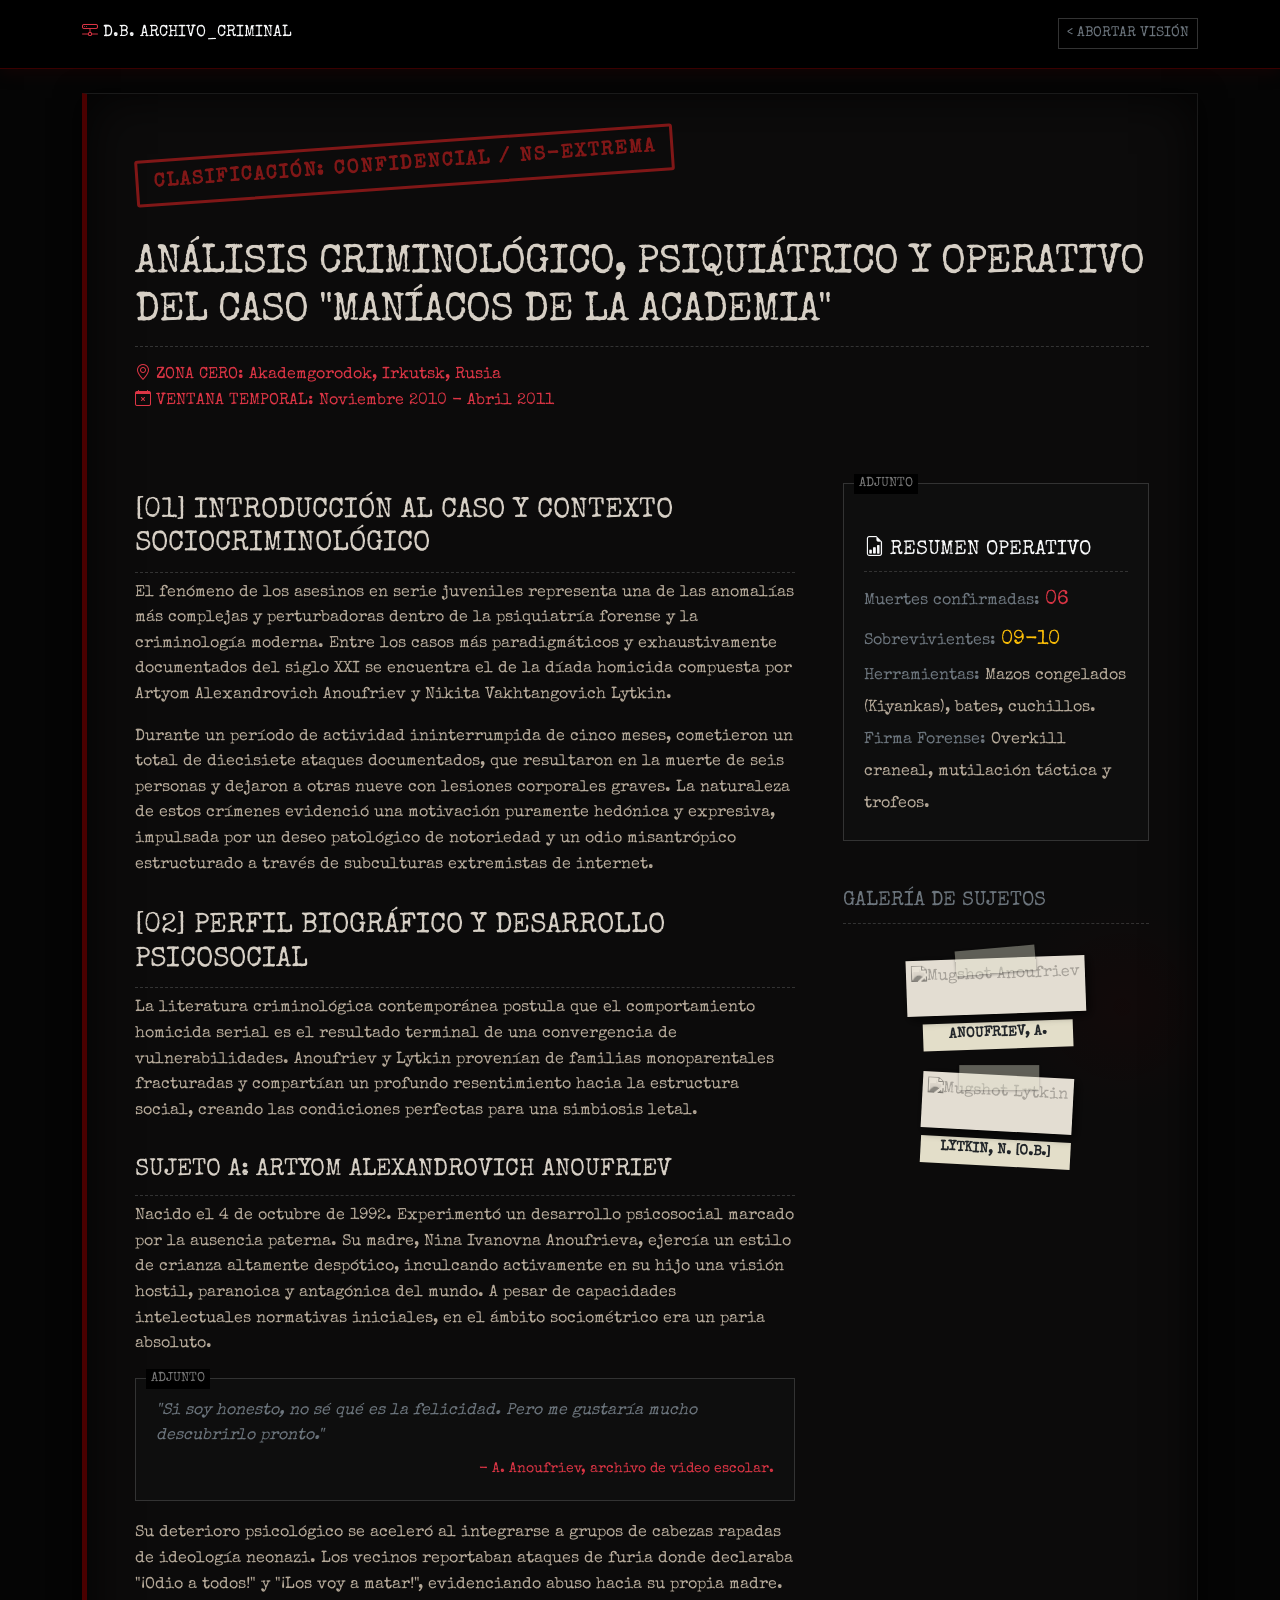
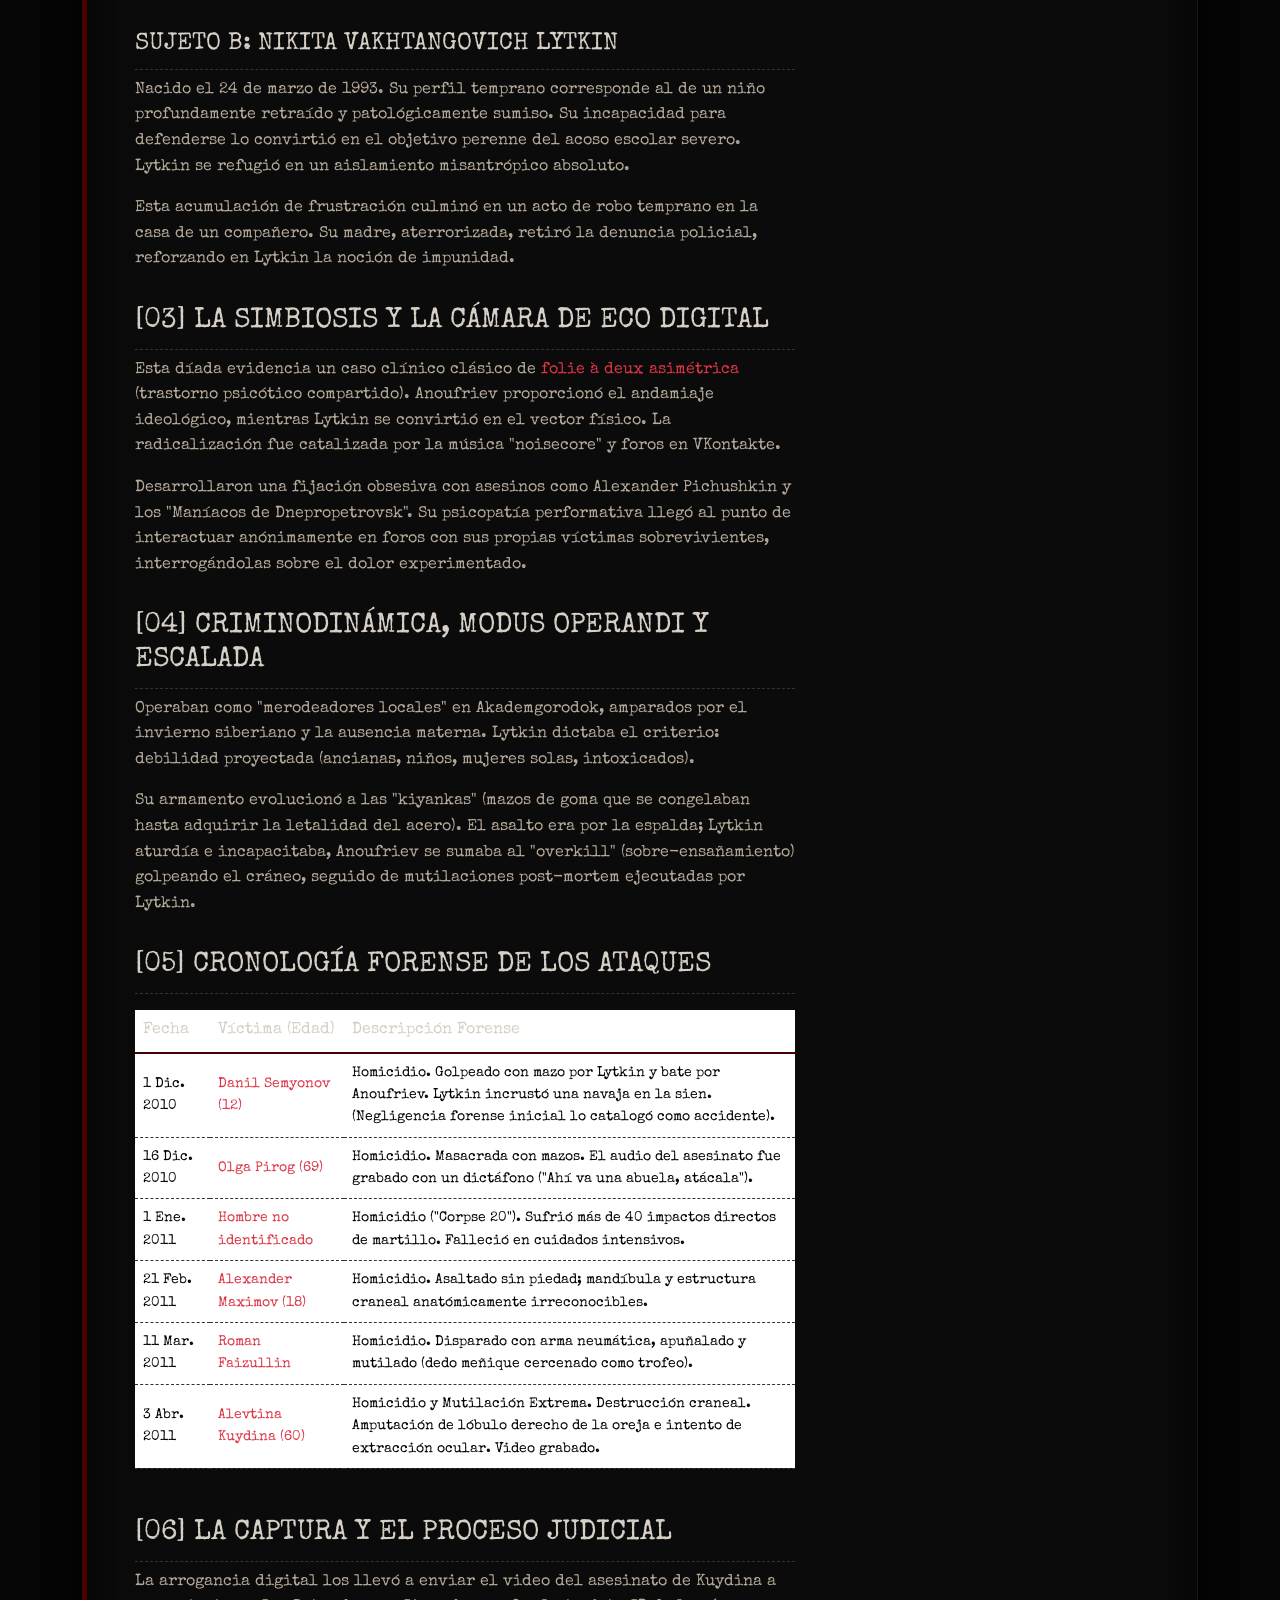
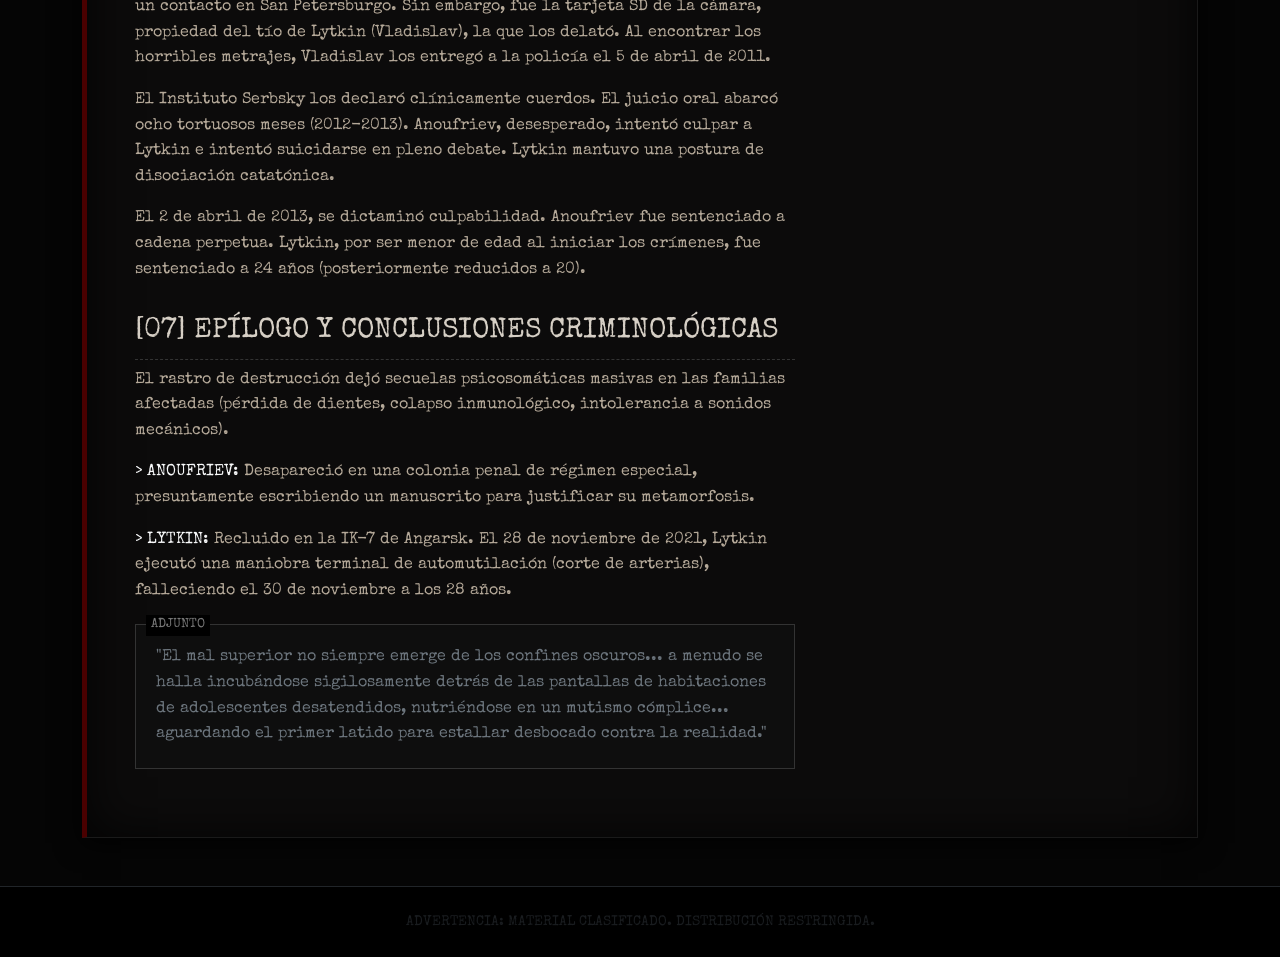
==== asesinos-seriales.html @ a8988cc7 "s" ====
<!DOCTYPE html>
<html lang="es">
<head>
    <meta charset="UTF-8">
    <meta name="viewport" content="width=device-width, initial-scale=1.0">
    <title>EVIDENCIA-01: Los Maníacos de la Academia</title>
    
    <!-- ETIQUETAS PARA GOOGLE (SEO) -->
    <title>Archivo Criminal | Expedientes, Asesinos Seriales y Geopolítica</title>
    <meta name="description" content="Base de datos y análisis profundo de criminología, perfiles de asesinos seriales (como los Maníacos de la Academia) y conflictos geopolíticos. Archivos desclasificados 2026.">
    <meta name="keywords" content="asesinos seriales, criminologia, geopolitica, maniacos de la academia, perfiles criminales, derecho penal, irkutsk">
    <meta name="author" content="Observatorio Archivo Criminal">
    <meta name="robots" content="index, follow"> <!-- Le dice a Google que sí debe rastrear esta página -->
    
    <!-- Favicon -->
    <link rel="icon" href="https://cdn-icons-png.flaticon.com/512/190/190411.png" type="image/png">

    <!-- Bootstrap 5 CSS -->
    <link href="https://cdn.jsdelivr.net/npm/bootstrap@5.3.3/dist/css/bootstrap.min.css" rel="stylesheet">
    <!-- Bootstrap Icons -->
    <link rel="stylesheet" href="https://cdn.jsdelivr.net/npm/bootstrap-icons@1.11.3/font/bootstrap-icons.min.css">
    
    <!-- Fuente Mecanografiada / Terror (Special Elite) -->
    <link rel="preconnect" href="https://fonts.googleapis.com">
    <link rel="preconnect" href="https://fonts.gstatic.com" crossorigin>
    <link href="https://fonts.googleapis.com/css2?family=Special+Elite&display=swap" rel="stylesheet">

    <style>
        /* Fondo principal sucio y gastado */
        body {
            background-color: #050505;
            background-image: url('https://www.transparenttextures.com/patterns/dark-matter.png');
            color: #b5a999;
            font-family: 'Special Elite', monospace;
            line-height: 1.6;
        }

        .navbar-dark {
            background-color: #000000 !important;
            border-bottom: 1px solid #3a0000;
            box-shadow: 0 4px 15px rgba(50, 0, 0, 0.3);
        }

        .expediente-folder {
            background-color: #0c0b0b;
            background-image: url('https://www.transparenttextures.com/patterns/stucco.png');
            border: 1px solid #1a1a1a;
            border-left: 5px solid #4a0000;
            box-shadow: inset 0 0 50px rgba(0,0,0,0.8), 0 5px 25px rgba(0,0,0,0.9);
            padding: 3rem;
            position: relative;
            overflow: hidden;
        }

        .blood-stain {
            position: absolute;
            width: 250px;
            height: 250px;
            background: radial-gradient(circle, rgba(50,0,0,0.15) 0%, rgba(0,0,0,0) 60%);
            border-radius: 50%;
            top: 20%;
            right: -50px;
            pointer-events: none;
        }

        .stamp-red {
            display: inline-block;
            color: #9e1a1a;
            border: 3px solid #9e1a1a;
            padding: 5px 15px;
            font-weight: bold;
            font-size: 1.2rem;
            text-transform: uppercase;
            transform: rotate(-4deg);
            border-radius: 3px;
            opacity: 0.8;
            letter-spacing: 2px;
            margin-bottom: 20px;
        }

        h1, h2, h3, h4, h5 {
            color: #d6cfc5;
            text-transform: uppercase;
            border-bottom: 1px dashed #333;
            padding-bottom: 10px;
            margin-top: 2rem;
        }
        h1 { font-size: 2.5rem; letter-spacing: -1px; }

        .polaroid-container {
            position: relative;
            display: inline-block;
            margin: 10px;
            transform: rotate(-2deg);
            transition: transform 0.3s;
        }
        .polaroid-container:hover { transform: scale(1.1) rotate(0deg); z-index: 10; }
        .polaroid-container.rotate-right { transform: rotate(3deg); }
        .polaroid-img {
            background-color: #e3dec9;
            padding: 5px 5px 25px 5px;
            box-shadow: 3px 3px 10px rgba(0,0,0,0.7);
            width: 150px;
            height: 150px;
            object-fit: cover;
            filter: grayscale(100%) contrast(130%) brightness(85%) sepia(20%);
        }
        
        .tape {
            background-color: rgba(220, 220, 200, 0.4);
            box-shadow: 0 1px 3px rgba(0,0,0,0.4);
            height: 25px;
            width: 80px;
            position: absolute;
            top: -10px;
            left: 50%;
            transform: translateX(-50%) rotate(-3deg);
            z-index: 5;
        }

        .redacted {
            background-color: #000;
            color: #000;
            padding: 0 5px;
            user-select: none;
        }
        .redacted:hover { color: #b5a999; background-color: #1a1a1a; }

        .evidence-box {
            background-color: rgba(15, 15, 15, 0.9);
            border: 1px solid #333;
            padding: 20px;
            margin: 20px 0;
            position: relative;
        }
        .evidence-box::before {
            content: 'ADJUNTO';
            position: absolute;
            top: -10px;
            left: 10px;
            background: #000;
            padding: 0 5px;
            font-size: 0.8rem;
            color: #777;
        }
        
        /* Estilos para la tabla de crímenes */
        .table-dark-custom {
            background-color: transparent;
            color: #b5a999;
            border-color: #333;
        }
        .table-dark-custom th { color: #d6cfc5; font-weight: normal; border-bottom: 2px solid #4a0000; }
        .table-dark-custom td { border-bottom: 1px dashed #333; }
        
    </style>
</head>
<body>

    <nav class="navbar navbar-expand-lg navbar-dark pb-3 pt-3">
        <div class="container">
            <a class="navbar-brand text-light" style="font-family: 'Special Elite', monospace; font-size: 1rem;" href="index.html">
                <i class="bi bi-hdd-network text-danger"></i> D.B. ARCHIVO_CRIMINAL
            </a>
            <div class="d-flex">
                <a href="asesinos-seriales.html" class="btn btn-outline-secondary btn-sm rounded-0 text-uppercase" style="font-family: 'Special Elite'; border-color: #333;">
                    &lt; Abortar Visión
                </a>
            </div>
        </div>
    </nav>

    <main class="container mb-5 mt-4">
        
        <div class="expediente-folder">
            <div class="blood-stain"></div>
            
            <header class="mb-5">
                <div class="stamp-red">Clasificación: CONFIDENCIAL / NS-EXTREMA</div>
                <h1>Análisis Criminológico, Psiquiátrico y Operativo del Caso "Maníacos de la Academia"</h1>
                <p class="text-danger mt-3">
                    <i class="bi bi-geo-alt"></i> ZONA CERO: Akademgorodok, Irkutsk, Rusia<br>
                    <i class="bi bi-calendar-x"></i> VENTANA TEMPORAL: Noviembre 2010 - Abril 2011
                </p>
            </header>

            <div class="row g-5 relative z-1">
                
                <!-- COLUMNA PRINCIPAL (Historia) -->
                <div class="col-lg-8">
                    
                    <h3>[01] Introducción al Caso y Contexto Sociocriminológico</h3>
                    <p>El fenómeno de los asesinos en serie juveniles representa una de las anomalías más complejas y perturbadoras dentro de la psiquiatría forense y la criminología moderna. Entre los casos más paradigmáticos y exhaustivamente documentados del siglo XXI se encuentra el de la díada homicida compuesta por Artyom Alexandrovich Anoufriev y Nikita Vakhtangovich Lytkin.</p>
                    <p>Durante un período de actividad ininterrumpida de cinco meses, cometieron un total de diecisiete ataques documentados, que resultaron en la muerte de seis personas y dejaron a otras nueve con lesiones corporales graves. La naturaleza de estos crímenes evidenció una motivación puramente hedónica y expresiva, impulsada por un deseo patológico de notoriedad y un odio misantrópico estructurado a través de subculturas extremistas de internet.</p>

                    <h3>[02] Perfil Biográfico y Desarrollo Psicosocial</h3>
                    <p>La literatura criminológica contemporánea postula que el comportamiento homicida serial es el resultado terminal de una convergencia de vulnerabilidades. Anoufriev y Lytkin provenían de familias monoparentales fracturadas y compartían un profundo resentimiento hacia la estructura social, creando las condiciones perfectas para una simbiosis letal.</p>
                    
                    <h4>SUJETO A: Artyom Alexandrovich Anoufriev</h4>
                    <p>Nacido el 4 de octubre de 1992. Experimentó un desarrollo psicosocial marcado por la ausencia paterna. Su madre, Nina Ivanovna Anoufrieva, ejercía un estilo de crianza altamente despótico, inculcando activamente en su hijo una visión hostil, paranoica y antagónica del mundo. A pesar de capacidades intelectuales normativas iniciales, en el ámbito sociométrico era un paria absoluto.</p>
                    <div class="evidence-box">
                        <p class="mb-0 fst-italic text-secondary">"Si soy honesto, no sé qué es la felicidad. Pero me gustaría mucho descubrirlo pronto."</p>
                        <p class="text-end small mb-0 mt-2 text-danger">- A. Anoufriev, archivo de video escolar.</p>
                    </div>
                    <p>Su deterioro psicológico se aceleró al integrarse a grupos de cabezas rapadas de ideología neonazi. Los vecinos reportaban ataques de furia donde declaraba "¡Odio a todos!" y "¡Los voy a matar!", evidenciando abuso hacia su propia madre.</p>

                    <h4>SUJETO B: Nikita Vakhtangovich Lytkin</h4>
                    <p>Nacido el 24 de marzo de 1993. Su perfil temprano corresponde al de un niño profundamente retraído y patológicamente sumiso. Su incapacidad para defenderse lo convirtió en el objetivo perenne del acoso escolar severo. Lytkin se refugió en un aislamiento misantrópico absoluto.</p>
                    <p>Esta acumulación de frustración culminó en un acto de robo temprano en la casa de un compañero. Su madre, aterrorizada, retiró la denuncia policial, reforzando en Lytkin la noción de impunidad.</p>

                    <h3>[03] La Simbiosis y la Cámara de Eco Digital</h3>
                    <p>Esta díada evidencia un caso clínico clásico de <span class="text-danger">folie à deux asimétrica</span> (trastorno psicótico compartido). Anoufriev proporcionó el andamiaje ideológico, mientras Lytkin se convirtió en el vector físico. La radicalización fue catalizada por la música "noisecore" y foros en VKontakte.</p>
                    <p>Desarrollaron una fijación obsesiva con asesinos como Alexander Pichushkin y los "Maníacos de Dnepropetrovsk". Su psicopatía performativa llegó al punto de interactuar anónimamente en foros con sus propias víctimas sobrevivientes, interrogándolas sobre el dolor experimentado.</p>

                    <h3>[04] Criminodinámica, Modus Operandi y Escalada</h3>
                    <p>Operaban como "merodeadores locales" en Akademgorodok, amparados por el invierno siberiano y la ausencia materna. Lytkin dictaba el criterio: debilidad proyectada (ancianas, niños, mujeres solas, intoxicados).</p>
                    <p>Su armamento evolucionó a las "kiyankas" (mazos de goma que se congelaban hasta adquirir la letalidad del acero). El asalto era por la espalda; Lytkin aturdía e incapacitaba, Anoufriev se sumaba al "overkill" (sobre-ensañamiento) golpeando el cráneo, seguido de mutilaciones post-mortem ejecutadas por Lytkin.</p>

                    <h3>[05] Cronología Forense de los Ataques</h3>
                    <!-- Tabla de crímenes -->
                    <div class="table-responsive mt-3">
                        <table class="table table-dark-custom align-middle">
                            <thead>
                                <tr>
                                    <th>Fecha</th>
                                    <th>Víctima (Edad)</th>
                                    <th>Descripción Forense</th>
                                </tr>
                            </thead>
                            <tbody class="small">
                                <tr>
                                    <td>1 Dic. 2010</td>
                                    <td class="text-danger">Danil Semyonov (12)</td>
                                    <td>Homicidio. Golpeado con mazo por Lytkin y bate por Anoufriev. Lytkin incrustó una navaja en la sien. (Negligencia forense inicial lo catalogó como accidente).</td>
                                </tr>
                                <tr>
                                    <td>16 Dic. 2010</td>
                                    <td class="text-danger">Olga Pirog (69)</td>
                                    <td>Homicidio. Masacrada con mazos. El audio del asesinato fue grabado con un dictáfono ("Ahí va una abuela, atácala").</td>
                                </tr>
                                <tr>
                                    <td>1 Ene. 2011</td>
                                    <td class="text-danger">Hombre no identificado</td>
                                    <td>Homicidio ("Corpse 20"). Sufrió más de 40 impactos directos de martillo. Falleció en cuidados intensivos.</td>
                                </tr>
                                <tr>
                                    <td>21 Feb. 2011</td>
                                    <td class="text-danger">Alexander Maximov (18)</td>
                                    <td>Homicidio. Asaltado sin piedad; mandíbula y estructura craneal anatómicamente irreconocibles.</td>
                                </tr>
                                <tr>
                                    <td>11 Mar. 2011</td>
                                    <td class="text-danger">Roman Faizullin</td>
                                    <td>Homicidio. Disparado con arma neumática, apuñalado y mutilado (dedo meñique cercenado como trofeo).</td>
                                </tr>
                                <tr>
                                    <td>3 Abr. 2011</td>
                                    <td class="text-danger">Alevtina Kuydina (60)</td>
                                    <td>Homicidio y Mutilación Extrema. Destrucción craneal. Amputación de lóbulo derecho de la oreja e intento de extracción ocular. Video grabado.</td>
                                </tr>
                            </tbody>
                        </table>
                    </div>

                    <h3>[06] La Captura y el Proceso Judicial</h3>
                    <p>La arrogancia digital los llevó a enviar el video del asesinato de Kuydina a un contacto en San Petersburgo. Sin embargo, fue la tarjeta SD de la cámara, propiedad del tío de Lytkin (Vladislav), la que los delató. Al encontrar los horribles metrajes, Vladislav los entregó a la policía el 5 de abril de 2011.</p>
                    <p>El Instituto Serbsky los declaró clínicamente cuerdos. El juicio oral abarcó ocho tortuosos meses (2012-2013). Anoufriev, desesperado, intentó culpar a Lytkin e intentó suicidarse en pleno debate. Lytkin mantuvo una postura de disociación catatónica.</p>
                    <p>El 2 de abril de 2013, se dictaminó culpabilidad. Anoufriev fue sentenciado a cadena perpetua. Lytkin, por ser menor de edad al iniciar los crímenes, fue sentenciado a 24 años (posteriormente reducidos a 20).</p>

                    <h3>[07] Epílogo y Conclusiones Criminológicas</h3>
                    <p>El rastro de destrucción dejó secuelas psicosomáticas masivas en las familias afectadas (pérdida de dientes, colapso inmunológico, intolerancia a sonidos mecánicos). </p>
                    <ul class="list-unstyled">
                        <li class="mb-3">
                            <span class="text-light">> ANOUFRIEV:</span> Desapareció en una colonia penal de régimen especial, presuntamente escribiendo un manuscrito para justificar su metamorfosis.
                        </li>
                        <li class="mb-3">
                            <span class="text-light">> LYTKIN:</span> Recluido en la IK-7 de Angarsk. El 28 de noviembre de 2021, Lytkin ejecutó una maniobra terminal de automutilación (corte de arterias), falleciendo el 30 de noviembre a los 28 años.
                        </li>
                    </ul>
                    
                    <div class="evidence-box">
                        <p class="mb-0 text-secondary">"El mal superior no siempre emerge de los confines oscuros... a menudo se halla incubándose sigilosamente detrás de las pantallas de habitaciones de adolescentes desatendidos, nutriéndose en un mutismo cómplice... aguardando el primer latido para estallar desbocado contra la realidad."</p>
                    </div>

                </div>

                <!-- COLUMNA LATERAL (Fichas fotográficas y datos fríos) -->
                <div class="col-lg-4">
                    
                    <div class="evidence-box">
                        <h5 class="text-light"><i class="bi bi-file-earmark-bar-graph"></i> Resumen Operativo</h5>
                        <ul class="list-unstyled mb-0" style="line-height: 2;">
                            <li><span class="text-secondary">Muertes confirmadas:</span> <span class="text-danger fs-5">06</span></li>
                            <li><span class="text-secondary">Sobrevivientes:</span> <span class="text-warning fs-5">09-10</span></li>
                            <li><span class="text-secondary">Herramientas:</span> Mazos congelados (Kiyankas), bates, cuchillos.</li>
                            <li><span class="text-secondary">Firma Forense:</span> Overkill craneal, mutilación táctica y trofeos.</li>
                        </ul>
                    </div>

                    <!-- Fichas Fotográficas Polaroid -->
                    <div class="mt-5 text-center">
                        <h5 class="text-secondary mb-4 text-start">GALERÍA DE SUJETOS</h5>
                        
                        <!-- Polaroid 1 -->
                        <div class="polaroid-container">
                            <div class="tape"></div>
                            <!-- Reemplazar con fotos reales si las tienes -->
                            <img src="https://images.unsplash.com/photo-1544256718-3bcf237f3974?q=80&w=200&h=200&fit=crop" alt="Mugshot Anoufriev" class="polaroid-img">
                            <p class="mt-2 mb-0 fw-bold text-dark small" style="background:#e3dec9; width:150px; margin:0 auto; padding-bottom:5px;">ANOUFRIEV, A.</p>
                        </div>

                        <!-- Polaroid 2 -->
                        <div class="polaroid-container rotate-right mt-3">
                            <div class="tape"></div>
                            <!-- Reemplazar con fotos reales si las tienes -->
                            <img src="https://images.unsplash.com/photo-1507003211169-0a1dd7228f2d?q=80&w=200&h=200&fit=crop" alt="Mugshot Lytkin" class="polaroid-img">
                            <p class="mt-2 mb-0 fw-bold text-dark small" style="background:#e3dec9; width:150px; margin:0 auto; padding-bottom:5px;">LYTKIN, N. [O.B.]</p>
                        </div>
                    </div>

                </div>
            </div>
        </div>
    </main>

    <!-- Pie de página -->
    <footer class="bg-black text-center py-4 border-top border-dark mt-5">
        <p class="text-muted small mb-0" style="font-family: 'Special Elite', monospace;">ADVERTENCIA: MATERIAL CLASIFICADO. DISTRIBUCIÓN RESTRINGIDA.</p>
    </footer>

    <!-- Bootstrap JS -->
    <script src="https://cdn.jsdelivr.net/npm/bootstrap@5.3.3/dist/js/bootstrap.bundle.min.js"></script>
</body>
</html>
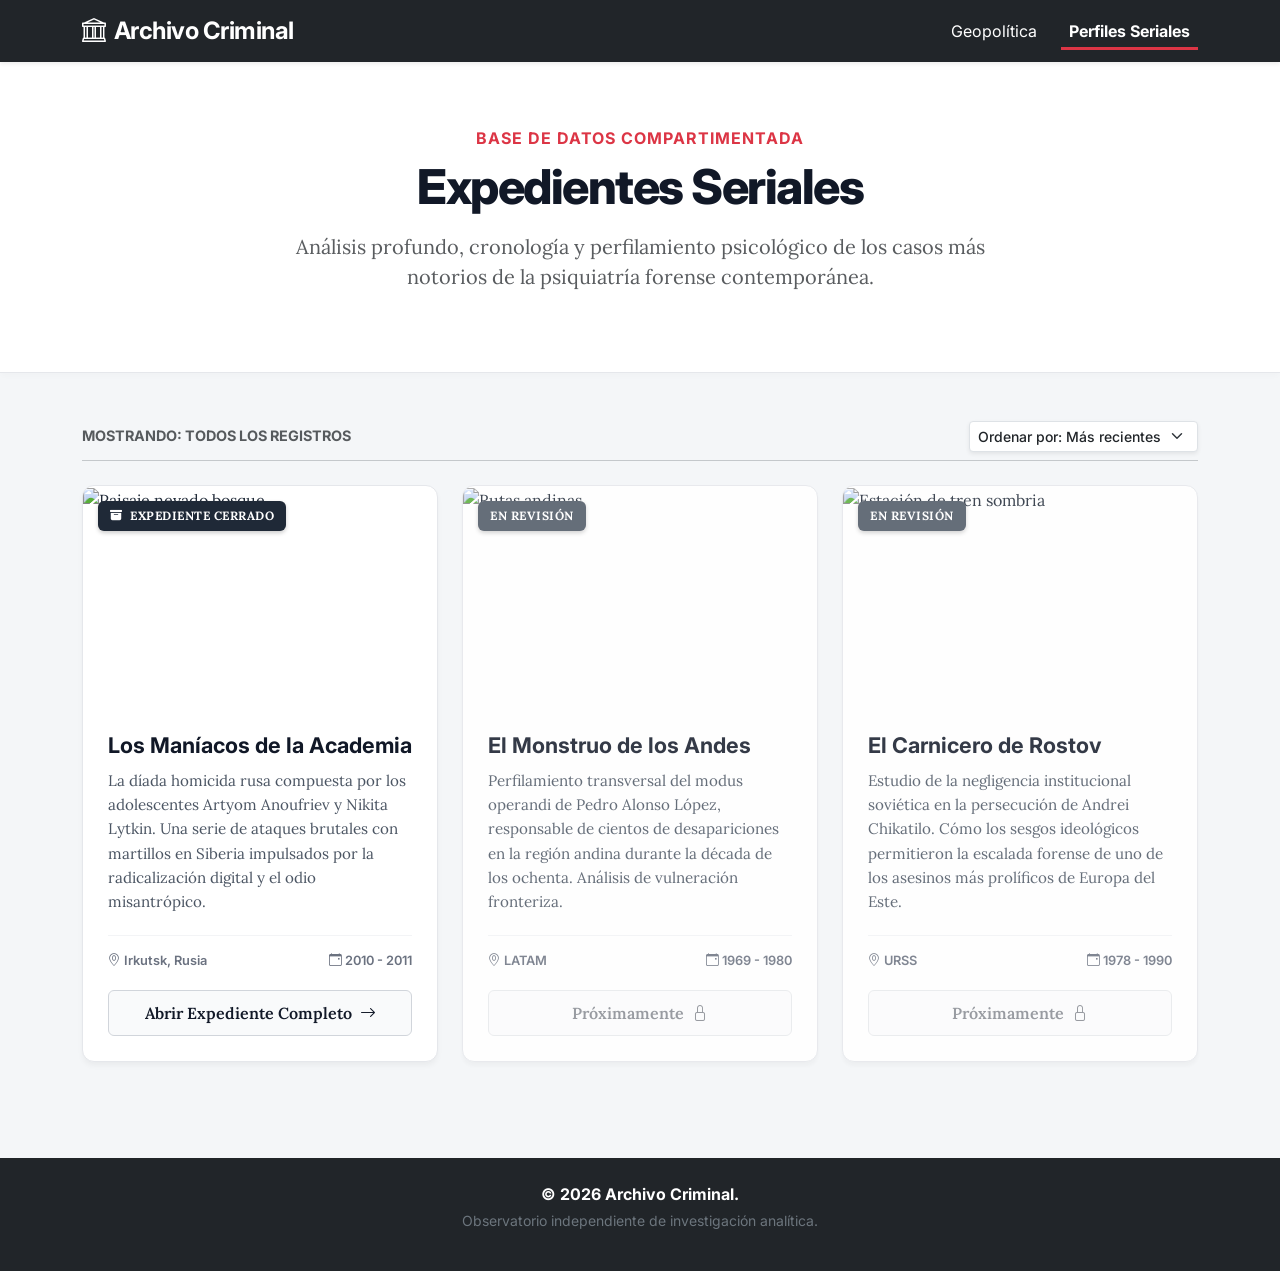
==== commit b7d7698a: "Agregada etiqueta de Google" ====
--- a/asesinos-seriales.html
+++ b/asesinos-seriales.html
@@ -3,14 +3,7 @@
 <head>
     <meta charset="UTF-8">
     <meta name="viewport" content="width=device-width, initial-scale=1.0">
-    <title>EVIDENCIA-01: Los Maníacos de la Academia</title>
-    
-    <!-- ETIQUETAS PARA GOOGLE (SEO) -->
-    <title>Archivo Criminal | Expedientes, Asesinos Seriales y Geopolítica</title>
-    <meta name="description" content="Base de datos y análisis profundo de criminología, perfiles de asesinos seriales (como los Maníacos de la Academia) y conflictos geopolíticos. Archivos desclasificados 2026.">
-    <meta name="keywords" content="asesinos seriales, criminologia, geopolitica, maniacos de la academia, perfiles criminales, derecho penal, irkutsk">
-    <meta name="author" content="Observatorio Archivo Criminal">
-    <meta name="robots" content="index, follow"> <!-- Le dice a Google que sí debe rastrear esta página -->
+    <title>Perfiles Seriales | Archivo Criminal</title>
     
     <!-- Favicon -->
     <link rel="icon" href="https://cdn-icons-png.flaticon.com/512/190/190411.png" type="image/png">
@@ -20,312 +13,283 @@
     <!-- Bootstrap Icons -->
     <link rel="stylesheet" href="https://cdn.jsdelivr.net/npm/bootstrap-icons@1.11.3/font/bootstrap-icons.min.css">
     
-    <!-- Fuente Mecanografiada / Terror (Special Elite) -->
+    <!-- Tipografías Premium: Inter (Títulos) y Lora (Textos) -->
     <link rel="preconnect" href="https://fonts.googleapis.com">
     <link rel="preconnect" href="https://fonts.gstatic.com" crossorigin>
-    <link href="https://fonts.googleapis.com/css2?family=Special+Elite&display=swap" rel="stylesheet">
+    <link href="https://fonts.googleapis.com/css2?family=Inter:wght@400;600;700;800&family=Lora:wght@400;500;600&display=swap" rel="stylesheet">
 
     <style>
-        /* Fondo principal sucio y gastado */
         body {
-            background-color: #050505;
-            background-image: url('https://www.transparenttextures.com/patterns/dark-matter.png');
-            color: #b5a999;
-            font-family: 'Special Elite', monospace;
+            background-color: #f4f6f8; /* Fondo claro para descanso visual */
+            color: #1f2937;
+            font-family: 'Lora', serif;
+        }
+
+        /* Títulos e interfaz limpios */
+        h1, h2, h3, h4, h5, .navbar, .btn, .badge, .metadata-text {
+            font-family: 'Inter', sans-serif;
+        }
+
+        .navbar-brand { font-size: 1.5rem; letter-spacing: -0.5px; font-weight: 700; }
+        
+        /* Cabecera de la sección */
+        .section-header {
+            background-color: #ffffff;
+            border-bottom: 1px solid #e5e7eb;
+            padding: 4rem 0;
+            margin-bottom: 3rem;
+            box-shadow: 0 4px 6px -1px rgba(0, 0, 0, 0.02);
+        }
+        
+        .section-title {
+            font-weight: 800;
+            letter-spacing: -1.5px;
+            color: #111827;
+            font-size: 3rem;
+        }
+
+        /* Tarjetas de Casos (Cards) */
+        .case-card {
+            background-color: #ffffff;
+            border: 1px solid #e5e7eb;
+            border-radius: 12px;
+            overflow: hidden;
+            transition: all 0.3s ease;
+            height: 100%;
+            display: flex;
+            flex-direction: column;
+            box-shadow: 0 4px 6px -1px rgba(0, 0, 0, 0.05);
+        }
+
+        .case-card:hover {
+            transform: translateY(-5px);
+            box-shadow: 0 20px 25px -5px rgba(0, 0, 0, 0.1), 0 10px 10px -5px rgba(0, 0, 0, 0.04);
+            border-color: #d1d5db;
+        }
+
+        /* Contenedor de la imagen del caso */
+        .case-img-wrapper {
+            height: 220px;
+            overflow: hidden;
+            position: relative;
+        }
+
+        .case-img-wrapper img {
+            width: 100%;
+            height: 100%;
+            object-fit: cover;
+            transition: transform 0.5s ease;
+        }
+
+        .case-card:hover .case-img-wrapper img {
+            transform: scale(1.05); /* Efecto zoom sutil al pasar el ratón */
+        }
+
+        /* Etiqueta flotante en la imagen */
+        .status-badge {
+            position: absolute;
+            top: 15px;
+            left: 15px;
+            font-size: 0.75rem;
+            font-weight: 700;
+            letter-spacing: 0.5px;
+            padding: 6px 12px;
+            border-radius: 6px;
+            text-transform: uppercase;
+            box-shadow: 0 2px 4px rgba(0,0,0,0.2);
+            z-index: 10;
+        }
+
+        .status-closed { background-color: #1f2937; color: #ffffff; } /* Gris oscuro */
+        .status-active { background-color: #dc2626; color: #ffffff; } /* Rojo */
+
+        /* Contenido de la tarjeta */
+        .case-body {
+            padding: 25px;
+            flex-grow: 1;
+            display: flex;
+            flex-direction: column;
+        }
+
+        .case-title {
+            font-size: 1.35rem;
+            font-weight: 700;
+            color: #111827;
+            margin-bottom: 10px;
+            line-height: 1.3;
+        }
+
+        .case-excerpt {
+            color: #4b5563;
+            font-size: 0.95rem;
             line-height: 1.6;
-        }
-
-        .navbar-dark {
-            background-color: #000000 !important;
-            border-bottom: 1px solid #3a0000;
-            box-shadow: 0 4px 15px rgba(50, 0, 0, 0.3);
-        }
-
-        .expediente-folder {
-            background-color: #0c0b0b;
-            background-image: url('https://www.transparenttextures.com/patterns/stucco.png');
-            border: 1px solid #1a1a1a;
-            border-left: 5px solid #4a0000;
-            box-shadow: inset 0 0 50px rgba(0,0,0,0.8), 0 5px 25px rgba(0,0,0,0.9);
-            padding: 3rem;
-            position: relative;
-            overflow: hidden;
-        }
-
-        .blood-stain {
-            position: absolute;
-            width: 250px;
-            height: 250px;
-            background: radial-gradient(circle, rgba(50,0,0,0.15) 0%, rgba(0,0,0,0) 60%);
-            border-radius: 50%;
-            top: 20%;
-            right: -50px;
-            pointer-events: none;
-        }
-
-        .stamp-red {
-            display: inline-block;
-            color: #9e1a1a;
-            border: 3px solid #9e1a1a;
-            padding: 5px 15px;
-            font-weight: bold;
-            font-size: 1.2rem;
-            text-transform: uppercase;
-            transform: rotate(-4deg);
-            border-radius: 3px;
-            opacity: 0.8;
-            letter-spacing: 2px;
             margin-bottom: 20px;
-        }
-
-        h1, h2, h3, h4, h5 {
-            color: #d6cfc5;
-            text-transform: uppercase;
-            border-bottom: 1px dashed #333;
-            padding-bottom: 10px;
-            margin-top: 2rem;
-        }
-        h1 { font-size: 2.5rem; letter-spacing: -1px; }
-
-        .polaroid-container {
-            position: relative;
-            display: inline-block;
-            margin: 10px;
-            transform: rotate(-2deg);
-            transition: transform 0.3s;
-        }
-        .polaroid-container:hover { transform: scale(1.1) rotate(0deg); z-index: 10; }
-        .polaroid-container.rotate-right { transform: rotate(3deg); }
-        .polaroid-img {
-            background-color: #e3dec9;
-            padding: 5px 5px 25px 5px;
-            box-shadow: 3px 3px 10px rgba(0,0,0,0.7);
-            width: 150px;
-            height: 150px;
-            object-fit: cover;
-            filter: grayscale(100%) contrast(130%) brightness(85%) sepia(20%);
-        }
-        
-        .tape {
-            background-color: rgba(220, 220, 200, 0.4);
-            box-shadow: 0 1px 3px rgba(0,0,0,0.4);
-            height: 25px;
-            width: 80px;
-            position: absolute;
-            top: -10px;
-            left: 50%;
-            transform: translateX(-50%) rotate(-3deg);
-            z-index: 5;
-        }
-
-        .redacted {
-            background-color: #000;
-            color: #000;
-            padding: 0 5px;
-            user-select: none;
-        }
-        .redacted:hover { color: #b5a999; background-color: #1a1a1a; }
-
-        .evidence-box {
-            background-color: rgba(15, 15, 15, 0.9);
-            border: 1px solid #333;
-            padding: 20px;
-            margin: 20px 0;
-            position: relative;
-        }
-        .evidence-box::before {
-            content: 'ADJUNTO';
-            position: absolute;
-            top: -10px;
-            left: 10px;
-            background: #000;
-            padding: 0 5px;
+            flex-grow: 1; /* Empuja el botón y los datos hacia abajo */
+        }
+
+        .metadata-text {
             font-size: 0.8rem;
-            color: #777;
-        }
-        
-        /* Estilos para la tabla de crímenes */
-        .table-dark-custom {
-            background-color: transparent;
-            color: #b5a999;
-            border-color: #333;
-        }
-        .table-dark-custom th { color: #d6cfc5; font-weight: normal; border-bottom: 2px solid #4a0000; }
-        .table-dark-custom td { border-bottom: 1px dashed #333; }
-        
+            color: #6b7280;
+            font-weight: 600;
+            display: flex;
+            justify-content: space-between;
+            border-top: 1px solid #f3f4f6;
+            padding-top: 15px;
+            margin-bottom: 20px;
+        }
+
+        /* Botón de acceso al expediente */
+        .btn-expediente {
+            background-color: #f9fafb;
+            color: #111827;
+            border: 1px solid #d1d5db;
+            font-weight: 600;
+            padding: 10px;
+            border-radius: 6px;
+            text-align: center;
+            text-decoration: none;
+            transition: all 0.2s;
+            display: block;
+            width: 100%;
+        }
+
+        .btn-expediente:hover {
+            background-color: #111827;
+            color: #ffffff;
+            border-color: #111827;
+        }
     </style>
 </head>
 <body>
 
-    <nav class="navbar navbar-expand-lg navbar-dark pb-3 pt-3">
+    <nav class="navbar navbar-expand-lg navbar-dark bg-dark sticky-top shadow-sm">
         <div class="container">
-            <a class="navbar-brand text-light" style="font-family: 'Special Elite', monospace; font-size: 1rem;" href="index.html">
-                <i class="bi bi-hdd-network text-danger"></i> D.B. ARCHIVO_CRIMINAL
+            <a class="navbar-brand d-flex align-items-center" href="index.html">
+                <i class="bi bi-bank me-2"></i> Archivo Criminal
             </a>
-            <div class="d-flex">
-                <a href="asesinos-seriales.html" class="btn btn-outline-secondary btn-sm rounded-0 text-uppercase" style="font-family: 'Special Elite'; border-color: #333;">
-                    &lt; Abortar Visión
-                </a>
+            <button class="navbar-toggler" type="button" data-bs-toggle="collapse" data-bs-target="#menuPrincipal">
+                <span class="navbar-toggler-icon"></span>
+            </button>
+            <div class="collapse navbar-collapse justify-content-end" id="menuPrincipal">
+                <ul class="navbar-nav mb-2 mb-lg-0 gap-3">
+                    <li class="nav-item"><a class="nav-link text-white" href="index.html">Geopolítica</a></li>
+                    <li class="nav-item">
+                        <a class="nav-link text-white fw-bold border-bottom border-danger border-3 pb-1" href="asesinos-seriales.html">
+                            Perfiles Seriales
+                        </a>
+                    </li>
+                </ul>
             </div>
         </div>
     </nav>
 
-    <main class="container mb-5 mt-4">
+    <header class="section-header text-center">
+        <div class="container">
+            <span class="text-danger fw-bold mb-2 d-block" style="font-family: 'Inter'; letter-spacing: 1px;">BASE DE DATOS COMPARTIMENTADA</span>
+            <h1 class="section-title">Expedientes Seriales</h1>
+            <p class="lead text-muted mx-auto mt-3" style="max-width: 700px;">
+                Análisis profundo, cronología y perfilamiento psicológico de los casos más notorios de la psiquiatría forense contemporánea.
+            </p>
+        </div>
+    </header>
+
+    <main class="container mb-5 pb-5">
         
-        <div class="expediente-folder">
-            <div class="blood-stain"></div>
+        <!-- Controles de filtrado (Visuales para diseño) -->
+        <div class="d-flex justify-content-between align-items-center mb-4 pb-2 border-bottom border-secondary-subtle">
+            <div class="text-muted fw-bold" style="font-family: 'Inter'; font-size: 0.9rem;">
+                MOSTRANDO: TODOS LOS REGISTROS
+            </div>
+            <div>
+                <select class="form-select form-select-sm shadow-sm" style="font-family: 'Inter'; font-weight: 500;">
+                    <option selected>Ordenar por: Más recientes</option>
+                    <option value="1">Gravedad del perfil</option>
+                    <option value="2">Casos históricos</option>
+                </select>
+            </div>
+        </div>
+
+        <div class="row g-4">
             
-            <header class="mb-5">
-                <div class="stamp-red">Clasificación: CONFIDENCIAL / NS-EXTREMA</div>
-                <h1>Análisis Criminológico, Psiquiátrico y Operativo del Caso "Maníacos de la Academia"</h1>
-                <p class="text-danger mt-3">
-                    <i class="bi bi-geo-alt"></i> ZONA CERO: Akademgorodok, Irkutsk, Rusia<br>
-                    <i class="bi bi-calendar-x"></i> VENTANA TEMPORAL: Noviembre 2010 - Abril 2011
-                </p>
-            </header>
-
-            <div class="row g-5 relative z-1">
-                
-                <!-- COLUMNA PRINCIPAL (Historia) -->
-                <div class="col-lg-8">
-                    
-                    <h3>[01] Introducción al Caso y Contexto Sociocriminológico</h3>
-                    <p>El fenómeno de los asesinos en serie juveniles representa una de las anomalías más complejas y perturbadoras dentro de la psiquiatría forense y la criminología moderna. Entre los casos más paradigmáticos y exhaustivamente documentados del siglo XXI se encuentra el de la díada homicida compuesta por Artyom Alexandrovich Anoufriev y Nikita Vakhtangovich Lytkin.</p>
-                    <p>Durante un período de actividad ininterrumpida de cinco meses, cometieron un total de diecisiete ataques documentados, que resultaron en la muerte de seis personas y dejaron a otras nueve con lesiones corporales graves. La naturaleza de estos crímenes evidenció una motivación puramente hedónica y expresiva, impulsada por un deseo patológico de notoriedad y un odio misantrópico estructurado a través de subculturas extremistas de internet.</p>
-
-                    <h3>[02] Perfil Biográfico y Desarrollo Psicosocial</h3>
-                    <p>La literatura criminológica contemporánea postula que el comportamiento homicida serial es el resultado terminal de una convergencia de vulnerabilidades. Anoufriev y Lytkin provenían de familias monoparentales fracturadas y compartían un profundo resentimiento hacia la estructura social, creando las condiciones perfectas para una simbiosis letal.</p>
-                    
-                    <h4>SUJETO A: Artyom Alexandrovich Anoufriev</h4>
-                    <p>Nacido el 4 de octubre de 1992. Experimentó un desarrollo psicosocial marcado por la ausencia paterna. Su madre, Nina Ivanovna Anoufrieva, ejercía un estilo de crianza altamente despótico, inculcando activamente en su hijo una visión hostil, paranoica y antagónica del mundo. A pesar de capacidades intelectuales normativas iniciales, en el ámbito sociométrico era un paria absoluto.</p>
-                    <div class="evidence-box">
-                        <p class="mb-0 fst-italic text-secondary">"Si soy honesto, no sé qué es la felicidad. Pero me gustaría mucho descubrirlo pronto."</p>
-                        <p class="text-end small mb-0 mt-2 text-danger">- A. Anoufriev, archivo de video escolar.</p>
-                    </div>
-                    <p>Su deterioro psicológico se aceleró al integrarse a grupos de cabezas rapadas de ideología neonazi. Los vecinos reportaban ataques de furia donde declaraba "¡Odio a todos!" y "¡Los voy a matar!", evidenciando abuso hacia su propia madre.</p>
-
-                    <h4>SUJETO B: Nikita Vakhtangovich Lytkin</h4>
-                    <p>Nacido el 24 de marzo de 1993. Su perfil temprano corresponde al de un niño profundamente retraído y patológicamente sumiso. Su incapacidad para defenderse lo convirtió en el objetivo perenne del acoso escolar severo. Lytkin se refugió en un aislamiento misantrópico absoluto.</p>
-                    <p>Esta acumulación de frustración culminó en un acto de robo temprano en la casa de un compañero. Su madre, aterrorizada, retiró la denuncia policial, reforzando en Lytkin la noción de impunidad.</p>
-
-                    <h3>[03] La Simbiosis y la Cámara de Eco Digital</h3>
-                    <p>Esta díada evidencia un caso clínico clásico de <span class="text-danger">folie à deux asimétrica</span> (trastorno psicótico compartido). Anoufriev proporcionó el andamiaje ideológico, mientras Lytkin se convirtió en el vector físico. La radicalización fue catalizada por la música "noisecore" y foros en VKontakte.</p>
-                    <p>Desarrollaron una fijación obsesiva con asesinos como Alexander Pichushkin y los "Maníacos de Dnepropetrovsk". Su psicopatía performativa llegó al punto de interactuar anónimamente en foros con sus propias víctimas sobrevivientes, interrogándolas sobre el dolor experimentado.</p>
-
-                    <h3>[04] Criminodinámica, Modus Operandi y Escalada</h3>
-                    <p>Operaban como "merodeadores locales" en Akademgorodok, amparados por el invierno siberiano y la ausencia materna. Lytkin dictaba el criterio: debilidad proyectada (ancianas, niños, mujeres solas, intoxicados).</p>
-                    <p>Su armamento evolucionó a las "kiyankas" (mazos de goma que se congelaban hasta adquirir la letalidad del acero). El asalto era por la espalda; Lytkin aturdía e incapacitaba, Anoufriev se sumaba al "overkill" (sobre-ensañamiento) golpeando el cráneo, seguido de mutilaciones post-mortem ejecutadas por Lytkin.</p>
-
-                    <h3>[05] Cronología Forense de los Ataques</h3>
-                    <!-- Tabla de crímenes -->
-                    <div class="table-responsive mt-3">
-                        <table class="table table-dark-custom align-middle">
-                            <thead>
-                                <tr>
-                                    <th>Fecha</th>
-                                    <th>Víctima (Edad)</th>
-                                    <th>Descripción Forense</th>
-                                </tr>
-                            </thead>
-                            <tbody class="small">
-                                <tr>
-                                    <td>1 Dic. 2010</td>
-                                    <td class="text-danger">Danil Semyonov (12)</td>
-                                    <td>Homicidio. Golpeado con mazo por Lytkin y bate por Anoufriev. Lytkin incrustó una navaja en la sien. (Negligencia forense inicial lo catalogó como accidente).</td>
-                                </tr>
-                                <tr>
-                                    <td>16 Dic. 2010</td>
-                                    <td class="text-danger">Olga Pirog (69)</td>
-                                    <td>Homicidio. Masacrada con mazos. El audio del asesinato fue grabado con un dictáfono ("Ahí va una abuela, atácala").</td>
-                                </tr>
-                                <tr>
-                                    <td>1 Ene. 2011</td>
-                                    <td class="text-danger">Hombre no identificado</td>
-                                    <td>Homicidio ("Corpse 20"). Sufrió más de 40 impactos directos de martillo. Falleció en cuidados intensivos.</td>
-                                </tr>
-                                <tr>
-                                    <td>21 Feb. 2011</td>
-                                    <td class="text-danger">Alexander Maximov (18)</td>
-                                    <td>Homicidio. Asaltado sin piedad; mandíbula y estructura craneal anatómicamente irreconocibles.</td>
-                                </tr>
-                                <tr>
-                                    <td>11 Mar. 2011</td>
-                                    <td class="text-danger">Roman Faizullin</td>
-                                    <td>Homicidio. Disparado con arma neumática, apuñalado y mutilado (dedo meñique cercenado como trofeo).</td>
-                                </tr>
-                                <tr>
-                                    <td>3 Abr. 2011</td>
-                                    <td class="text-danger">Alevtina Kuydina (60)</td>
-                                    <td>Homicidio y Mutilación Extrema. Destrucción craneal. Amputación de lóbulo derecho de la oreja e intento de extracción ocular. Video grabado.</td>
-                                </tr>
-                            </tbody>
-                        </table>
-                    </div>
-
-                    <h3>[06] La Captura y el Proceso Judicial</h3>
-                    <p>La arrogancia digital los llevó a enviar el video del asesinato de Kuydina a un contacto en San Petersburgo. Sin embargo, fue la tarjeta SD de la cámara, propiedad del tío de Lytkin (Vladislav), la que los delató. Al encontrar los horribles metrajes, Vladislav los entregó a la policía el 5 de abril de 2011.</p>
-                    <p>El Instituto Serbsky los declaró clínicamente cuerdos. El juicio oral abarcó ocho tortuosos meses (2012-2013). Anoufriev, desesperado, intentó culpar a Lytkin e intentó suicidarse en pleno debate. Lytkin mantuvo una postura de disociación catatónica.</p>
-                    <p>El 2 de abril de 2013, se dictaminó culpabilidad. Anoufriev fue sentenciado a cadena perpetua. Lytkin, por ser menor de edad al iniciar los crímenes, fue sentenciado a 24 años (posteriormente reducidos a 20).</p>
-
-                    <h3>[07] Epílogo y Conclusiones Criminológicas</h3>
-                    <p>El rastro de destrucción dejó secuelas psicosomáticas masivas en las familias afectadas (pérdida de dientes, colapso inmunológico, intolerancia a sonidos mecánicos). </p>
-                    <ul class="list-unstyled">
-                        <li class="mb-3">
-                            <span class="text-light">> ANOUFRIEV:</span> Desapareció en una colonia penal de régimen especial, presuntamente escribiendo un manuscrito para justificar su metamorfosis.
-                        </li>
-                        <li class="mb-3">
-                            <span class="text-light">> LYTKIN:</span> Recluido en la IK-7 de Angarsk. El 28 de noviembre de 2021, Lytkin ejecutó una maniobra terminal de automutilación (corte de arterias), falleciendo el 30 de noviembre a los 28 años.
-                        </li>
-                    </ul>
-                    
-                    <div class="evidence-box">
-                        <p class="mb-0 text-secondary">"El mal superior no siempre emerge de los confines oscuros... a menudo se halla incubándose sigilosamente detrás de las pantallas de habitaciones de adolescentes desatendidos, nutriéndose en un mutismo cómplice... aguardando el primer latido para estallar desbocado contra la realidad."</p>
-                    </div>
-
-                </div>
-
-                <!-- COLUMNA LATERAL (Fichas fotográficas y datos fríos) -->
-                <div class="col-lg-4">
-                    
-                    <div class="evidence-box">
-                        <h5 class="text-light"><i class="bi bi-file-earmark-bar-graph"></i> Resumen Operativo</h5>
-                        <ul class="list-unstyled mb-0" style="line-height: 2;">
-                            <li><span class="text-secondary">Muertes confirmadas:</span> <span class="text-danger fs-5">06</span></li>
-                            <li><span class="text-secondary">Sobrevivientes:</span> <span class="text-warning fs-5">09-10</span></li>
-                            <li><span class="text-secondary">Herramientas:</span> Mazos congelados (Kiyankas), bates, cuchillos.</li>
-                            <li><span class="text-secondary">Firma Forense:</span> Overkill craneal, mutilación táctica y trofeos.</li>
-                        </ul>
-                    </div>
-
-                    <!-- Fichas Fotográficas Polaroid -->
-                    <div class="mt-5 text-center">
-                        <h5 class="text-secondary mb-4 text-start">GALERÍA DE SUJETOS</h5>
+            <!-- CASO 01: MANÍACOS DE LA ACADEMIA (Este es el que conecta con tu texto) -->
+            <div class="col-lg-4 col-md-6">
+                <article class="case-card">
+                    <div class="case-img-wrapper">
+                        <span class="status-badge status-closed"><i class="bi bi-archive-fill me-1"></i> Expediente Cerrado</span>
+                        <img src="https://images.unsplash.com/photo-1542273917363-3b1817f69a5d?q=80&w=800&auto=format&fit=crop" alt="Paisaje nevado bosque">
+                    </div>
+                    <div class="case-body">
+                        <h2 class="case-title">Los Maníacos de la Academia</h2>
+                        <p class="case-excerpt">
+                            La díada homicida rusa compuesta por los adolescentes Artyom Anoufriev y Nikita Lytkin. Una serie de ataques brutales con martillos en Siberia impulsados por la radicalización digital y el odio misantrópico.
+                        </p>
+                        <div class="metadata-text">
+                            <span><i class="bi bi-geo-alt"></i> Irkutsk, Rusia</span>
+                            <span><i class="bi bi-calendar-event"></i> 2010 - 2011</span>
+                        </div>
                         
-                        <!-- Polaroid 1 -->
-                        <div class="polaroid-container">
-                            <div class="tape"></div>
-                            <!-- Reemplazar con fotos reales si las tienes -->
-                            <img src="https://images.unsplash.com/photo-1544256718-3bcf237f3974?q=80&w=200&h=200&fit=crop" alt="Mugshot Anoufriev" class="polaroid-img">
-                            <p class="mt-2 mb-0 fw-bold text-dark small" style="background:#e3dec9; width:150px; margin:0 auto; padding-bottom:5px;">ANOUFRIEV, A.</p>
+                        <!-- EL BOTÓN CLAVE: Te lleva a la lectura completa -->
+                        <a href="caso-maniacos.html" class="btn-expediente">
+                            Abrir Expediente Completo <i class="bi bi-arrow-right ms-1"></i>
+                        </a>
+                    </div>
+                </article>
+            </div>
+
+            <!-- CASO 02: EJEMPLO / PLACEHOLDER -->
+            <div class="col-lg-4 col-md-6">
+                <article class="case-card" style="opacity: 0.85;">
+                    <div class="case-img-wrapper">
+                        <span class="status-badge status-closed" style="background-color: #4b5563;">En revisión</span>
+                        <img src="https://images.unsplash.com/photo-1506544777-64cfbea07323?q=80&w=800&auto=format&fit=crop" alt="Rutas andinas">
+                    </div>
+                    <div class="case-body">
+                        <h2 class="case-title">El Monstruo de los Andes</h2>
+                        <p class="case-excerpt">
+                            Perfilamiento transversal del modus operandi de Pedro Alonso López, responsable de cientos de desapariciones en la región andina durante la década de los ochenta. Análisis de vulneración fronteriza.
+                        </p>
+                        <div class="metadata-text">
+                            <span><i class="bi bi-geo-alt"></i> LATAM</span>
+                            <span><i class="bi bi-calendar-event"></i> 1969 - 1980</span>
                         </div>
-
-                        <!-- Polaroid 2 -->
-                        <div class="polaroid-container rotate-right mt-3">
-                            <div class="tape"></div>
-                            <!-- Reemplazar con fotos reales si las tienes -->
-                            <img src="https://images.unsplash.com/photo-1507003211169-0a1dd7228f2d?q=80&w=200&h=200&fit=crop" alt="Mugshot Lytkin" class="polaroid-img">
-                            <p class="mt-2 mb-0 fw-bold text-dark small" style="background:#e3dec9; width:150px; margin:0 auto; padding-bottom:5px;">LYTKIN, N. [O.B.]</p>
+                        <a href="#" class="btn-expediente" style="pointer-events: none; opacity: 0.5;">
+                            Próximamente <i class="bi bi-lock ms-1"></i>
+                        </a>
+                    </div>
+                </article>
+            </div>
+
+            <!-- CASO 03: EJEMPLO / PLACEHOLDER -->
+            <div class="col-lg-4 col-md-6">
+                <article class="case-card" style="opacity: 0.85;">
+                    <div class="case-img-wrapper">
+                        <span class="status-badge status-closed" style="background-color: #4b5563;">En revisión</span>
+                        <img src="https://images.unsplash.com/photo-1596720426673-e4e14290f0cc?q=80&w=800&auto=format&fit=crop" alt="Estación de tren sombria">
+                    </div>
+                    <div class="case-body">
+                        <h2 class="case-title">El Carnicero de Rostov</h2>
+                        <p class="case-excerpt">
+                            Estudio de la negligencia institucional soviética en la persecución de Andrei Chikatilo. Cómo los sesgos ideológicos permitieron la escalada forense de uno de los asesinos más prolíficos de Europa del Este.
+                        </p>
+                        <div class="metadata-text">
+                            <span><i class="bi bi-geo-alt"></i> URSS</span>
+                            <span><i class="bi bi-calendar-event"></i> 1978 - 1990</span>
                         </div>
-                    </div>
-
-                </div>
-            </div>
-        </div>
+                        <a href="#" class="btn-expediente" style="pointer-events: none; opacity: 0.5;">
+                            Próximamente <i class="bi bi-lock ms-1"></i>
+                        </a>
+                    </div>
+                </article>
+            </div>
+
+        </div> <!-- Fin del Grid -->
     </main>
 
-    <!-- Pie de página -->
-    <footer class="bg-black text-center py-4 border-top border-dark mt-5">
-        <p class="text-muted small mb-0" style="font-family: 'Special Elite', monospace;">ADVERTENCIA: MATERIAL CLASIFICADO. DISTRIBUCIÓN RESTRINGIDA.</p>
+    <footer class="bg-dark text-white text-center py-4 mt-auto">
+        <div class="container">
+            <p class="mb-0 fw-bold" style="font-family: 'Inter';">&copy; 2026 Archivo Criminal.</p>
+            <p class="small text-secondary mt-1" style="font-family: 'Inter';">Observatorio independiente de investigación analítica.</p>
+        </div>
     </footer>
 
     <!-- Bootstrap JS -->
